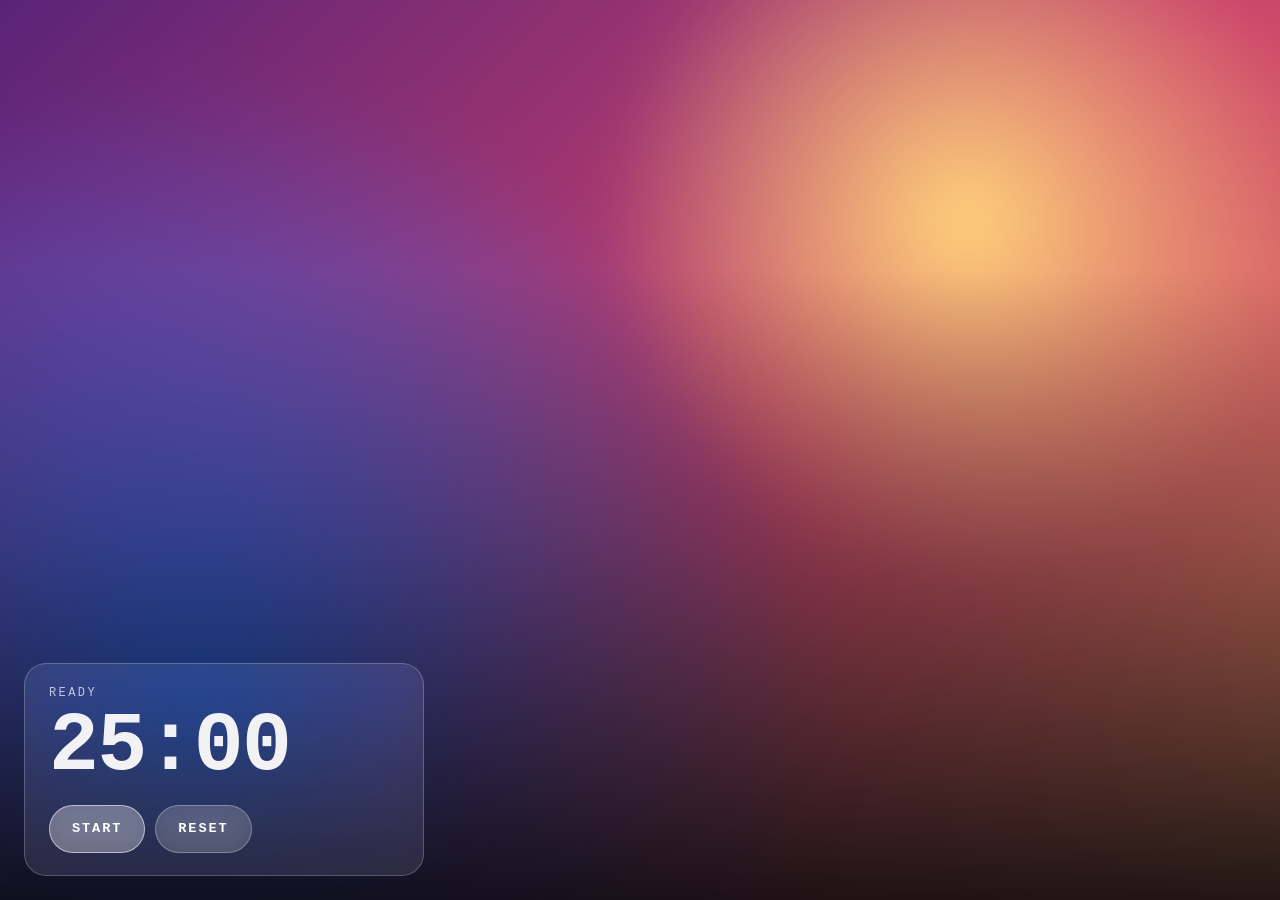
==== index.html @ 7576ffee "Build first screen (Before starting) from Spotlight mockup Co-Authored-By: Claude Sonnet 5.5 <norepl" ====
<!DOCTYPE html>
<html lang="en">
<head>
  <meta charset="UTF-8">
  <meta name="viewport" content="width=device-width, initial-scale=1.0">
  <title>Pomodoro Art</title>
  <link rel="stylesheet" href="style.css">
</head>
<body>
  <main class="screen">
    <div class="art"></div>
    <div class="shade"></div>
    <div class="panel">
      <p class="status">Ready</p>
      <div class="time">25:00</div>
      <div class="actions">
        <button class="btn primary" type="button">Start</button>
        <button class="btn" type="button">Reset</button>
      </div>
    </div>
  </main>
  <script src="script.js"></script>
</body>
</html>
---- style.css ----
:root {
  --mono: ui-monospace, "SF Mono", Menlo, Consolas, "Liberation Mono", monospace;
}

* { box-sizing: border-box; }

body {
  margin: 0;
  background: #000;
  color: #f2f2f5;
  font-family: system-ui, sans-serif;
}

/* The whole screen: painting fills the background */
.screen {
  position: relative;
  overflow: hidden;
  min-height: 100vh;
  min-height: 100dvh;
}

.art {
  position: absolute;
  inset: -8%;
  filter: blur(24px);
  background:
    radial-gradient(circle at 72% 28%, #ffd27a 0, rgba(255, 210, 122, 0) 28%),
    radial-gradient(circle at 20% 75%, #2a6df4 0, rgba(42, 109, 244, 0) 45%),
    linear-gradient(135deg, #4a1f7a, #c93f6b 55%, #f6a45b);
}

.shade {
  position: absolute;
  inset: 0;
  background: linear-gradient(to top, rgba(5, 5, 10, 0.88) 0%, rgba(5, 5, 10, 0.35) 40%, rgba(5, 5, 10, 0) 70%);
}

/* Frosted-glass panel */
.panel {
  position: absolute;
  left: 24px;
  bottom: 24px;
  width: 400px;
  padding: 22px 24px;
  border-radius: 22px;
  background: rgba(255, 255, 255, 0.10);
  border: 1px solid rgba(255, 255, 255, 0.22);
  backdrop-filter: blur(18px) saturate(140%);
  -webkit-backdrop-filter: blur(18px) saturate(140%);
}

.status {
  font: 0.75rem var(--mono);
  letter-spacing: 0.2em;
  text-transform: uppercase;
  color: rgba(255, 255, 255, 0.7);
  margin: 0 0 6px;
}

.time {
  font: 700 5.2rem/1 var(--mono);
  letter-spacing: -0.02em;
  margin: 0 0 16px;
}

.actions {
  display: flex;
  gap: 10px;
}

.btn {
  font: 600 0.85rem/1 var(--mono);
  letter-spacing: 0.14em;
  text-transform: uppercase;
  color: #fff;
  padding: 0 22px;
  min-height: 48px;
  border-radius: 999px;
  border: 1px solid rgba(255, 255, 255, 0.3);
  background: rgba(255, 255, 255, 0.14);
  backdrop-filter: blur(14px) saturate(140%);
  -webkit-backdrop-filter: blur(14px) saturate(140%);
  cursor: pointer;
}

.btn.primary {
  background: rgba(255, 255, 255, 0.28);
  border-color: rgba(255, 255, 255, 0.55);
}

/* Phone */
@media (max-width: 700px) {
  .panel {
    left: 14px;
    right: 14px;
    bottom: 14px;
    width: auto;
  }
  .time {
    font-size: 4.2rem;
    text-align: center;
  }
  .status { text-align: center; }
  .actions { justify-content: center; }
  .btn { flex: 1; }
}
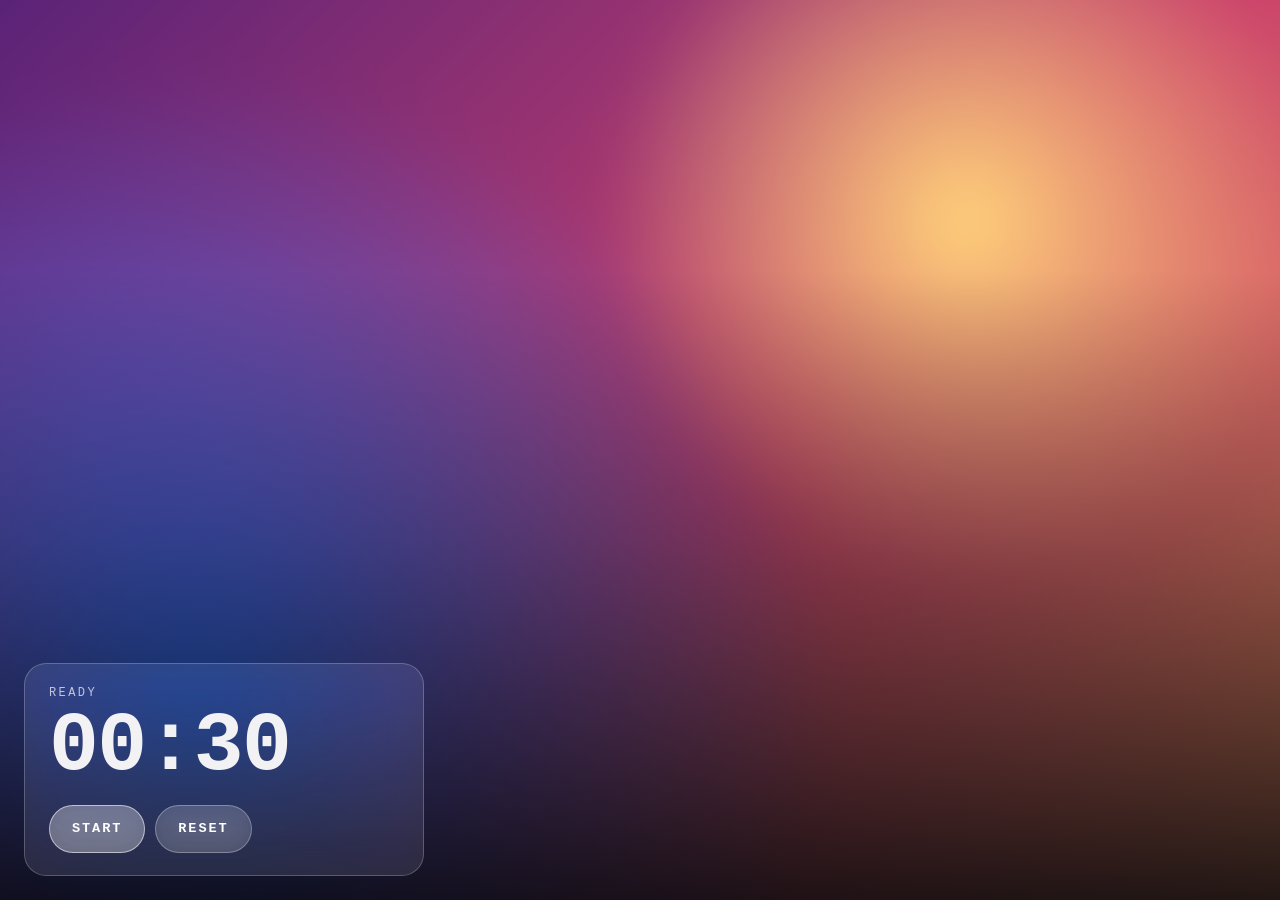
==== commit e042d658: "Set timer length to 30 seconds Co-Authored-By: Claude Sonnet 5.5 <noreply@anthropic.com> Claude-Sess" ====
--- a/index.html
+++ b/index.html
@@ -11,11 +11,13 @@
     <div class="art"></div>
     <div class="shade"></div>
     <div class="panel">
-      <p class="status">Ready</p>
-      <div class="time">25:00</div>
-      <div class="actions">
-        <button class="btn primary" type="button">Start</button>
-        <button class="btn" type="button">Reset</button>
+      <p class="status" id="status">Ready</p>
+      <div class="time" id="time">00:30</div>
+      <div class="bar" id="bar" hidden><i></i></div>
+      <div class="actions" id="actions">
+        <button class="btn primary" id="main-btn" type="button">Start</button>
+        <button class="btn" id="reset-btn" type="button">Reset</button>
+        <button class="btn primary wide" id="restart-btn" type="button" hidden>Restart session</button>
       </div>
     </div>
   </main>
--- a/style.css
+++ b/style.css
@@ -63,9 +63,42 @@
   margin: 0 0 16px;
 }
 
+.bar {
+  height: 3px;
+  background: rgba(255, 255, 255, 0.2);
+  border-radius: 3px;
+  margin: -4px 0 16px;
+}
+
+.bar i {
+  display: block;
+  height: 100%;
+  width: 0;
+  background: #ffb347;
+  border-radius: 3px;
+}
+
 .actions {
   display: flex;
   gap: 10px;
+}
+
+.details {
+  margin: 0 0 16px;
+  padding-top: 14px;
+  border-top: 1px solid rgba(255, 255, 255, 0.2);
+}
+
+.details .name {
+  font: 700 1.35rem/1.2 system-ui, sans-serif;
+  margin: 0 0 4px;
+}
+
+.details .meta {
+  font: 0.85rem var(--mono);
+  color: rgba(255, 255, 255, 0.75);
+  margin: 0;
+  letter-spacing: 0.04em;
 }
 
 .btn {
@@ -81,6 +114,10 @@
   backdrop-filter: blur(14px) saturate(140%);
   -webkit-backdrop-filter: blur(14px) saturate(140%);
   cursor: pointer;
+}
+
+.btn.wide {
+  flex: 1;
 }
 
 .btn.primary {
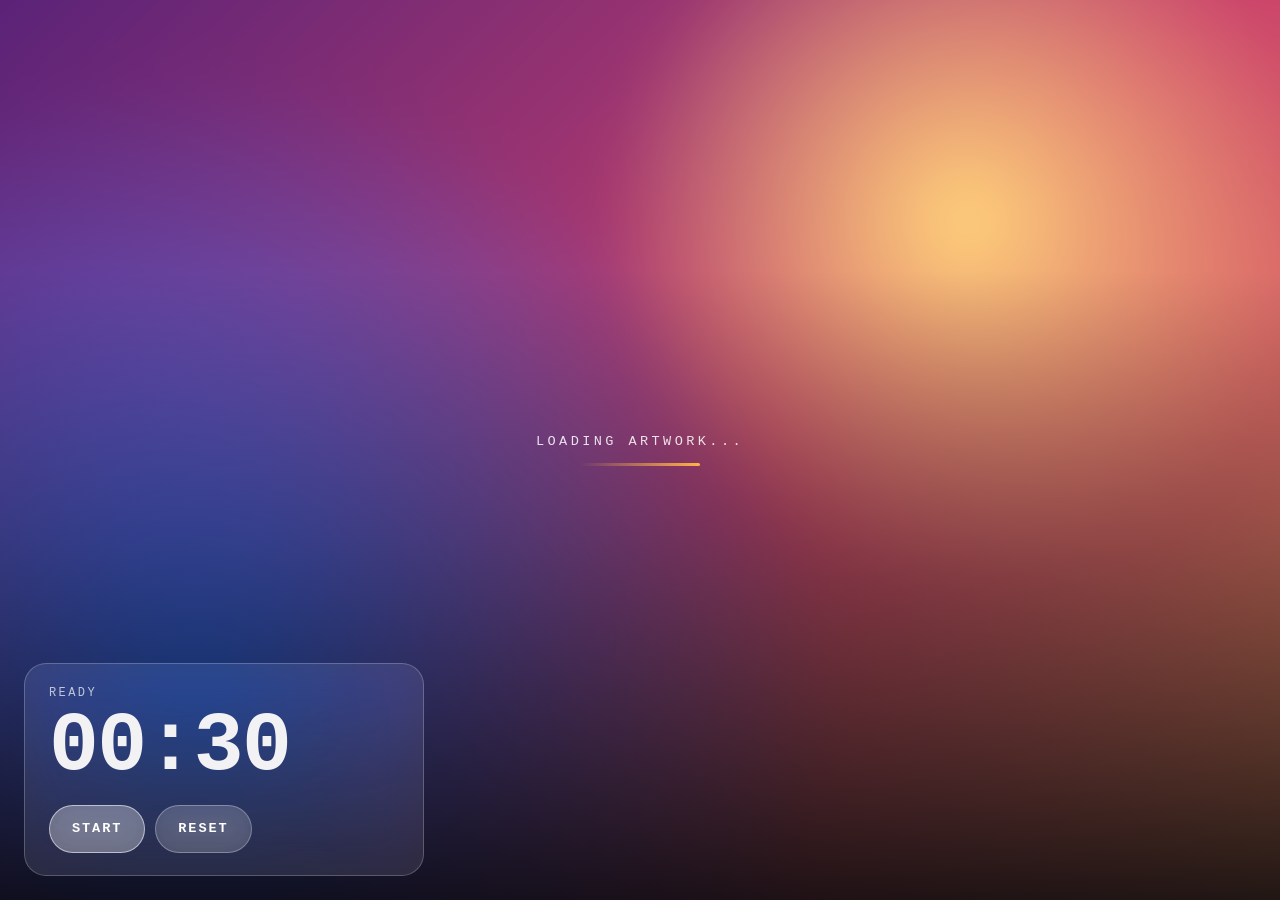
==== commit fbbb16da: "Handle museum errors: timeouts, retries, friendly message and Try again Co-Authored-By: Claude Sonne" ====
--- a/index.html
+++ b/index.html
@@ -9,7 +9,20 @@
 <body>
   <main class="screen">
     <div class="art"></div>
+    <canvas class="photo" id="photo" role="img" aria-label="Artwork"></canvas>
     <div class="shade"></div>
+    <div class="loading" id="loading">
+      <div>
+        <p>Loading artwork...</p>
+        <span></span>
+      </div>
+    </div>
+    <div class="notice" id="notice" hidden>
+      <div>
+        <p>We couldn't load a painting this time.</p>
+        <button class="btn primary" id="retry-btn" type="button">Try again</button>
+      </div>
+    </div>
     <div class="panel">
       <p class="status" id="status">Ready</p>
       <div class="time" id="time">00:30</div>
--- a/style.css
+++ b/style.css
@@ -29,10 +29,88 @@
     linear-gradient(135deg, #4a1f7a, #c93f6b 55%, #f6a45b);
 }
 
+/* The real painting, drawn on a canvas a little larger than the screen so the blur has picture to blend with at the edges */
+.photo {
+  --blur: 0px;
+  position: absolute;
+  opacity: 0;
+  filter: blur(var(--blur));
+  transition: opacity 0.6s ease;
+}
+
+.photo.ready {
+  opacity: 1;
+}
+
 .shade {
   position: absolute;
   inset: 0;
   background: linear-gradient(to top, rgba(5, 5, 10, 0.88) 0%, rgba(5, 5, 10, 0.35) 40%, rgba(5, 5, 10, 0) 70%);
+}
+
+.loading {
+  position: absolute;
+  inset: 0;
+  display: grid;
+  place-items: center;
+  pointer-events: none;
+}
+
+.loading[hidden] {
+  display: none;
+}
+
+.loading p {
+  font: 0.85rem var(--mono);
+  letter-spacing: 0.25em;
+  text-transform: uppercase;
+  color: rgba(255, 255, 255, 0.85);
+  margin: 0;
+  text-align: center;
+}
+
+.loading span {
+  display: block;
+  width: 120px;
+  height: 3px;
+  margin: 14px auto 0;
+  border-radius: 3px;
+  background: linear-gradient(90deg, transparent, #ffb347, transparent);
+  background-size: 200% 100%;
+  animation: slide 1.4s linear infinite;
+}
+
+@keyframes slide {
+  from { background-position: 200% 0; }
+  to { background-position: -200% 0; }
+}
+
+.notice {
+  position: absolute;
+  inset: 0;
+  display: grid;
+  place-items: center;
+  padding: 24px;
+  pointer-events: none;
+}
+
+.notice[hidden] {
+  display: none;
+}
+
+.notice > div {
+  max-width: 320px;
+  text-align: center;
+  pointer-events: auto;
+}
+
+.notice p {
+  font: 0.9rem/1.5 var(--mono);
+  letter-spacing: 0.06em;
+  color: rgba(255, 255, 255, 0.9);
+  text-shadow: 0 1px 12px rgba(0, 0, 0, 0.45);
+  text-wrap: balance;
+  margin: 0 0 16px;
 }
 
 /* Frosted-glass panel */
@@ -99,6 +177,28 @@
   color: rgba(255, 255, 255, 0.75);
   margin: 0;
   letter-spacing: 0.04em;
+}
+
+.details .message {
+  font: 600 1rem/1.4 system-ui, sans-serif;
+  margin: 0;
+}
+
+.details .link {
+  display: inline-block;
+  margin-top: 10px;
+  padding-bottom: 2px;
+  font: 600 0.75rem var(--mono);
+  letter-spacing: 0.14em;
+  text-transform: uppercase;
+  color: #ffb347;
+  text-decoration: none;
+  border-bottom: 1px solid currentColor;
+}
+
+.details .link:hover,
+.details .link:focus-visible {
+  color: #ffd27a;
 }
 
 .btn {
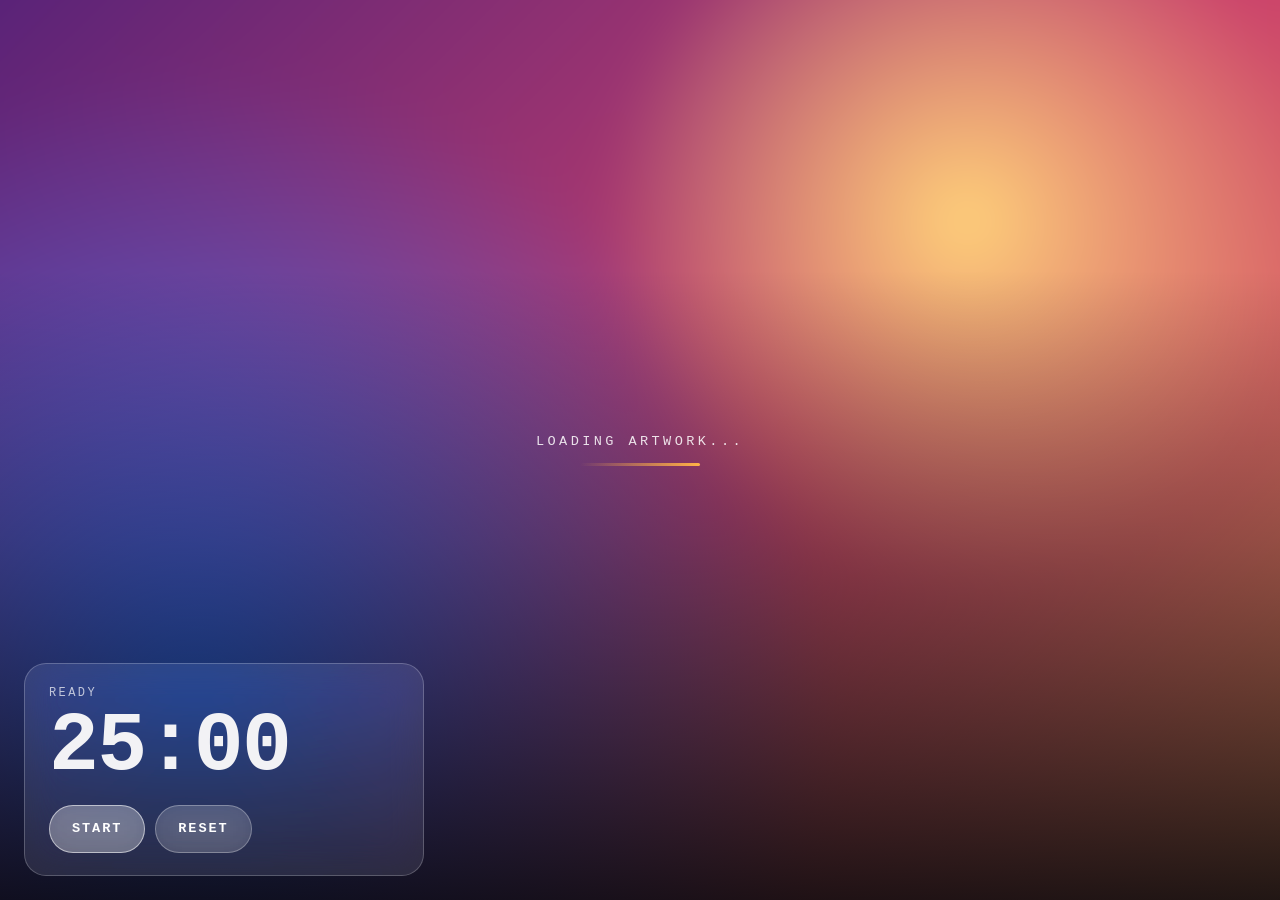
==== commit 76bf079a: "Set timer length back to 25 minutes Co-Authored-By: Claude Sonnet 5.5 <noreply@anthropic.com> Claude" ====
--- a/index.html
+++ b/index.html
@@ -25,7 +25,7 @@
     </div>
     <div class="panel">
       <p class="status" id="status">Ready</p>
-      <div class="time" id="time">00:30</div>
+      <div class="time" id="time">25:00</div>
       <div class="bar" id="bar" hidden><i></i></div>
       <div class="actions" id="actions">
         <button class="btn primary" id="main-btn" type="button">Start</button>
